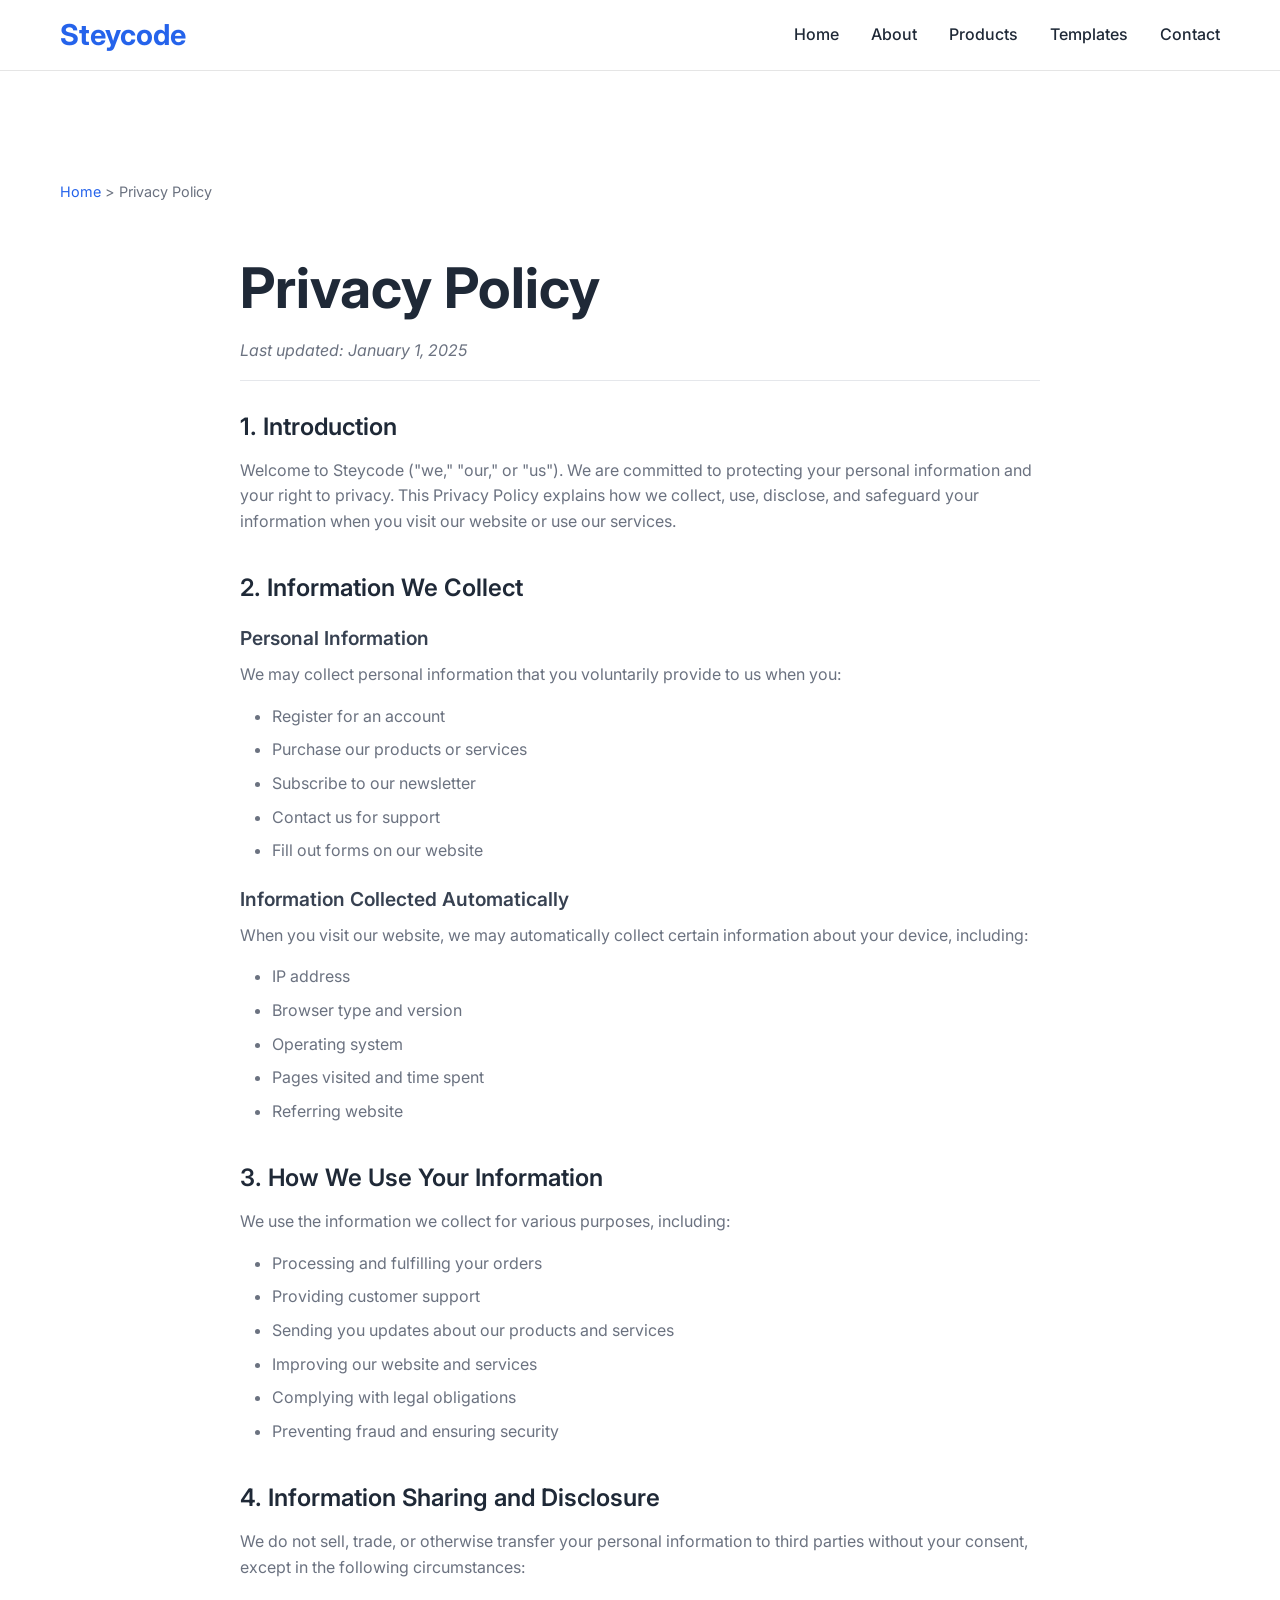
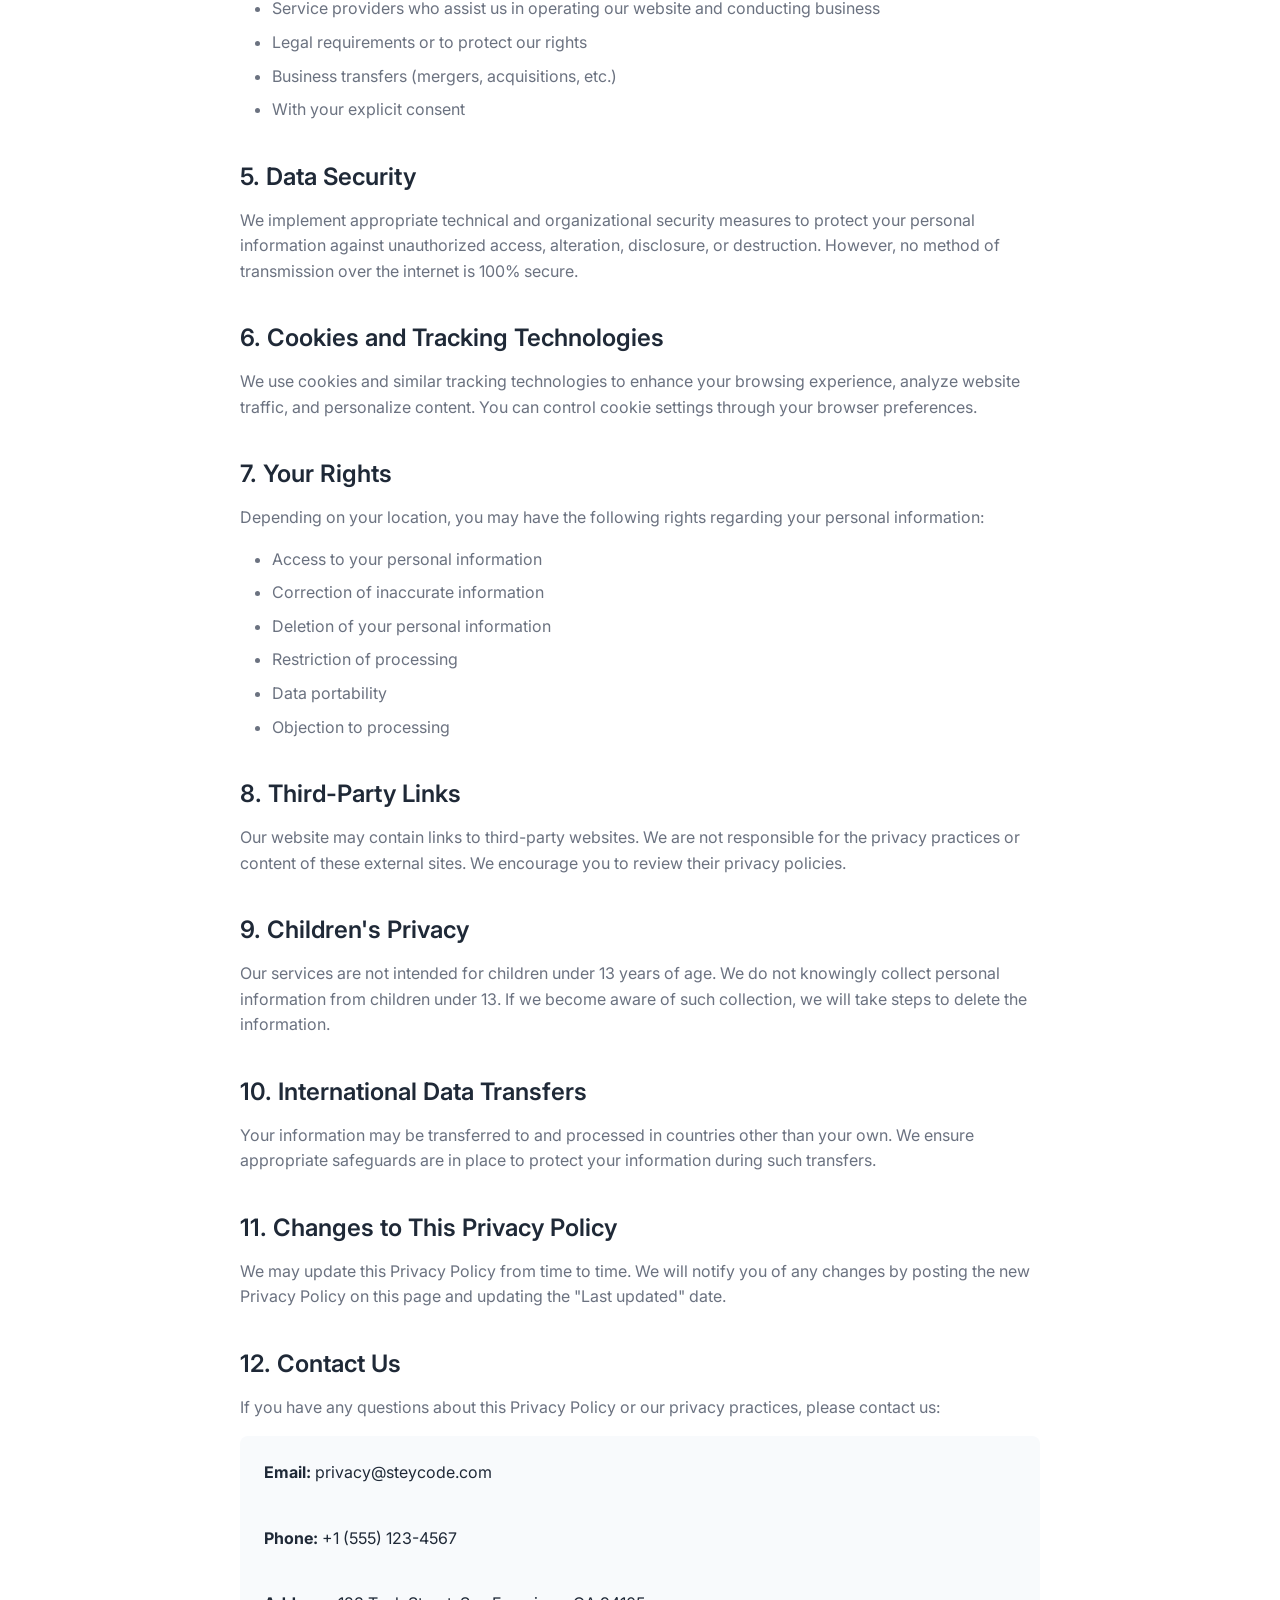
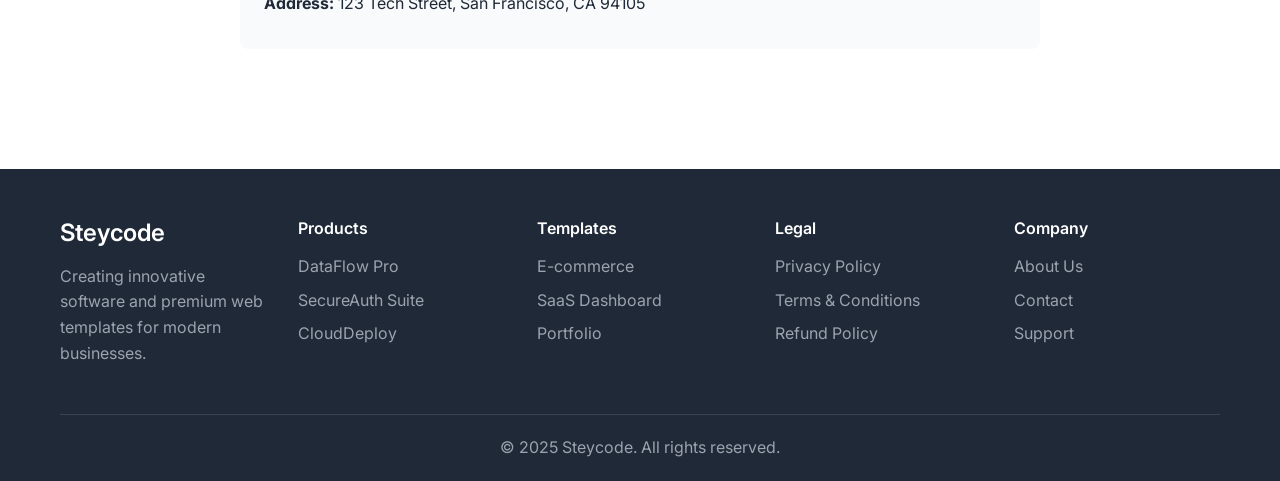
==== privacy-policy.html @ 84a64c3a "Initial Commit" ====
<!doctype html>
<html lang="en">
  <head>
    <meta charset="UTF-8" />
    <meta name="viewport" content="width=device-width, initial-scale=1.0" />
    <title>Privacy Policy - Steycode</title>
    <meta name="description" content="Steycode Privacy Policy - How we collect, use, and protect your personal information">
    <link rel="preconnect" href="https://fonts.googleapis.com">
    <link rel="preconnect" href="https://fonts.gstatic.com" crossorigin>
    <link href="https://fonts.googleapis.com/css2?family=Inter:wght@300;400;500;600;700&display=swap" rel="stylesheet">
    <link rel="stylesheet" href="style.css">
  </head>
  <body>
    <!-- Navigation -->
    <nav class="navbar">
      <div class="nav-container">
        <div class="nav-logo">
          <a href="index.html"><h2>Steycode</h2></a>
        </div>
        <ul class="nav-menu">
          <li><a href="index.html#home" class="nav-link">Home</a></li>
          <li><a href="index.html#about" class="nav-link">About</a></li>
          <li><a href="index.html#products" class="nav-link">Products</a></li>
          <li><a href="index.html#templates" class="nav-link">Templates</a></li>
          <li><a href="index.html#contact" class="nav-link">Contact</a></li>
        </ul>
        <div class="hamburger">
          <span></span>
          <span></span>
          <span></span>
        </div>
      </div>
    </nav>

    <!-- Privacy Policy Section -->
    <section class="policy-page">
      <div class="container">
        <div class="breadcrumb">
          <a href="index.html">Home</a> > <span>Privacy Policy</span>
        </div>
        
        <div class="policy-content">
          <h1>Privacy Policy</h1>
          <p class="last-updated">Last updated: January 1, 2025</p>

          <div class="policy-section">
            <h2>1. Introduction</h2>
            <p>Welcome to Steycode ("we," "our," or "us"). We are committed to protecting your personal information and your right to privacy. This Privacy Policy explains how we collect, use, disclose, and safeguard your information when you visit our website or use our services.</p>
          </div>

          <div class="policy-section">
            <h2>2. Information We Collect</h2>
            <h3>Personal Information</h3>
            <p>We may collect personal information that you voluntarily provide to us when you:</p>
            <ul>
              <li>Register for an account</li>
              <li>Purchase our products or services</li>
              <li>Subscribe to our newsletter</li>
              <li>Contact us for support</li>
              <li>Fill out forms on our website</li>
            </ul>
            
            <h3>Information Collected Automatically</h3>
            <p>When you visit our website, we may automatically collect certain information about your device, including:</p>
            <ul>
              <li>IP address</li>
              <li>Browser type and version</li>
              <li>Operating system</li>
              <li>Pages visited and time spent</li>
              <li>Referring website</li>
            </ul>
          </div>

          <div class="policy-section">
            <h2>3. How We Use Your Information</h2>
            <p>We use the information we collect for various purposes, including:</p>
            <ul>
              <li>Processing and fulfilling your orders</li>
              <li>Providing customer support</li>
              <li>Sending you updates about our products and services</li>
              <li>Improving our website and services</li>
              <li>Complying with legal obligations</li>
              <li>Preventing fraud and ensuring security</li>
            </ul>
          </div>

          <div class="policy-section">
            <h2>4. Information Sharing and Disclosure</h2>
            <p>We do not sell, trade, or otherwise transfer your personal information to third parties without your consent, except in the following circumstances:</p>
            <ul>
              <li>Service providers who assist us in operating our website and conducting business</li>
              <li>Legal requirements or to protect our rights</li>
              <li>Business transfers (mergers, acquisitions, etc.)</li>
              <li>With your explicit consent</li>
            </ul>
          </div>

          <div class="policy-section">
            <h2>5. Data Security</h2>
            <p>We implement appropriate technical and organizational security measures to protect your personal information against unauthorized access, alteration, disclosure, or destruction. However, no method of transmission over the internet is 100% secure.</p>
          </div>

          <div class="policy-section">
            <h2>6. Cookies and Tracking Technologies</h2>
            <p>We use cookies and similar tracking technologies to enhance your browsing experience, analyze website traffic, and personalize content. You can control cookie settings through your browser preferences.</p>
          </div>

          <div class="policy-section">
            <h2>7. Your Rights</h2>
            <p>Depending on your location, you may have the following rights regarding your personal information:</p>
            <ul>
              <li>Access to your personal information</li>
              <li>Correction of inaccurate information</li>
              <li>Deletion of your personal information</li>
              <li>Restriction of processing</li>
              <li>Data portability</li>
              <li>Objection to processing</li>
            </ul>
          </div>

          <div class="policy-section">
            <h2>8. Third-Party Links</h2>
            <p>Our website may contain links to third-party websites. We are not responsible for the privacy practices or content of these external sites. We encourage you to review their privacy policies.</p>
          </div>

          <div class="policy-section">
            <h2>9. Children's Privacy</h2>
            <p>Our services are not intended for children under 13 years of age. We do not knowingly collect personal information from children under 13. If we become aware of such collection, we will take steps to delete the information.</p>
          </div>

          <div class="policy-section">
            <h2>10. International Data Transfers</h2>
            <p>Your information may be transferred to and processed in countries other than your own. We ensure appropriate safeguards are in place to protect your information during such transfers.</p>
          </div>

          <div class="policy-section">
            <h2>11. Changes to This Privacy Policy</h2>
            <p>We may update this Privacy Policy from time to time. We will notify you of any changes by posting the new Privacy Policy on this page and updating the "Last updated" date.</p>
          </div>

          <div class="policy-section">
            <h2>12. Contact Us</h2>
            <p>If you have any questions about this Privacy Policy or our privacy practices, please contact us:</p>
            <div class="contact-info">
              <p><strong>Email:</strong> privacy@steycode.com</p>
              <p><strong>Phone:</strong> +1 (555) 123-4567</p>
              <p><strong>Address:</strong> 123 Tech Street, San Francisco, CA 94105</p>
            </div>
          </div>
        </div>
      </div>
    </section>

    <!-- Footer -->
    <footer class="footer">
      <div class="container">
        <div class="footer-content">
          <div class="footer-section">
            <h3>Steycode</h3>
            <p>Creating innovative software and premium web templates for modern businesses.</p>
          </div>
          <div class="footer-section">
            <h4>Products</h4>
            <ul>
              <li><a href="product-details.html?product=dataflow">DataFlow Pro</a></li>
              <li><a href="product-details.html?product=secureauth">SecureAuth Suite</a></li>
              <li><a href="product-details.html?product=clouddeploy">CloudDeploy</a></li>
            </ul>
          </div>
          <div class="footer-section">
            <h4>Templates</h4>
            <ul>
              <li><a href="purchase.html?template=ecommerce&price=89">E-commerce</a></li>
              <li><a href="purchase.html?template=saas&price=129">SaaS Dashboard</a></li>
              <li><a href="purchase.html?template=portfolio&price=59">Portfolio</a></li>
            </ul>
          </div>
          <div class="footer-section">
            <h4>Legal</h4>
            <ul>
              <li><a href="privacy-policy.html">Privacy Policy</a></li>
              <li><a href="terms-conditions.html">Terms & Conditions</a></li>
              <li><a href="refund-policy.html">Refund Policy</a></li>
            </ul>
          </div>
          <div class="footer-section">
            <h4>Company</h4>
            <ul>
              <li><a href="index.html#about">About Us</a></li>
              <li><a href="index.html#contact">Contact</a></li>
              <li><a href="mailto:hello@steycode.com">Support</a></li>
            </ul>
          </div>
        </div>
        <div class="footer-bottom">
          <p>&copy; 2025 Steycode. All rights reserved.</p>
        </div>
      </div>
    </footer>

    <script src="main.js"></script>
  </body>
</html>
---- style.css ----
/* Reset and Base Styles */
* {
  margin: 0;
  padding: 0;
  box-sizing: border-box;
}

html {
  scroll-behavior: smooth;
}

body {
  font-family: 'Inter', -apple-system, BlinkMacSystemFont, 'Segoe UI', Roboto, sans-serif;
  line-height: 1.6;
  color: #1f2937;
  background-color: #ffffff;
}

/* Container */
.container {
  max-width: 1200px;
  margin: 0 auto;
  padding: 0 20px;
}

/* Typography */
h1, h2, h3, h4, h5, h6 {
  line-height: 1.2;
  font-weight: 600;
}

h1 {
  font-size: 3.5rem;
  font-weight: 700;
}

h2 {
  font-size: 2.5rem;
}

h3 {
  font-size: 1.5rem;
}

p {
  margin-bottom: 1rem;
  color: #6b7280;
}

/* Buttons */
.btn {
  display: inline-block;
  padding: 12px 24px;
  border-radius: 8px;
  text-decoration: none;
  font-weight: 500;
  transition: all 0.3s ease;
  border: 2px solid transparent;
  cursor: pointer;
  text-align: center;
  background: none;
  font-family: inherit;
  font-size: 1rem;
}

.btn-primary {
  background: linear-gradient(135deg, #2563eb, #1d4ed8);
  color: white;
  box-shadow: 0 4px 15px rgba(37, 99, 235, 0.3);
}

.btn-primary:hover {
  transform: translateY(-2px);
  box-shadow: 0 8px 25px rgba(37, 99, 235, 0.4);
}

.btn-secondary {
  background: transparent;
  color: #2563eb;
  border-color: #2563eb;
}

.btn-secondary:hover {
  background: #2563eb;
  color: white;
  transform: translateY(-2px);
}

.btn-white {
  background: white;
  color: #1f2937;
  box-shadow: 0 4px 15px rgba(0, 0, 0, 0.1);
}

.btn-white:hover {
  transform: translateY(-2px);
  box-shadow: 0 8px 25px rgba(0, 0, 0, 0.15);
}

.btn-full {
  width: 100%;
}

.btn-large {
  padding: 16px 32px;
  font-size: 1.1rem;
}

/* Navigation */
.navbar {
  position: fixed;
  top: 0;
  width: 100%;
  background: rgba(255, 255, 255, 0.95);
  backdrop-filter: blur(10px);
  border-bottom: 1px solid rgba(0, 0, 0, 0.1);
  z-index: 1000;
  transition: all 0.3s ease;
}

.nav-container {
  max-width: 1200px;
  margin: 0 auto;
  padding: 0 20px;
  display: flex;
  justify-content: space-between;
  align-items: center;
  height: 70px;
}

.nav-logo h2 {
  color: #2563eb;
  font-size: 1.8rem;
  font-weight: 700;
}

.nav-logo a {
  text-decoration: none;
}

.nav-menu {
  display: flex;
  list-style: none;
  gap: 2rem;
}

.nav-link {
  text-decoration: none;
  color: #1f2937;
  font-weight: 500;
  transition: color 0.3s ease;
}

.nav-link:hover {
  color: #2563eb;
}

.hamburger {
  display: none;
  flex-direction: column;
  cursor: pointer;
}

.hamburger span {
  width: 25px;
  height: 3px;
  background: #1f2937;
  margin: 3px 0;
  transition: 0.3s;
}

/* Breadcrumb */
.breadcrumb {
  padding: 100px 0 20px;
  font-size: 0.9rem;
  color: #6b7280;
}

.breadcrumb a {
  color: #2563eb;
  text-decoration: none;
}

.breadcrumb a:hover {
  text-decoration: underline;
}

/* Hero Section */
.hero {
  padding: 120px 0 80px;
  background: linear-gradient(135deg, #f8fafc 0%, #e2e8f0 100%);
  overflow: hidden;
}

.hero-container {
  max-width: 1200px;
  margin: 0 auto;
  padding: 0 20px;
  display: grid;
  grid-template-columns: 1fr 1fr;
  gap: 4rem;
  align-items: center;
}

.hero-content {
  animation: fadeInUp 1s ease-out;
}

.hero-title {
  margin-bottom: 1.5rem;
  background: linear-gradient(135deg, #1f2937, #2563eb);
  -webkit-background-clip: text;
  -webkit-text-fill-color: transparent;
  background-clip: text;
}

.hero-subtitle {
  font-size: 1.25rem;
  margin-bottom: 2rem;
  color: #6b7280;
}

.hero-buttons {
  display: flex;
  gap: 1rem;
  flex-wrap: wrap;
}

.hero-image {
  display: flex;
  justify-content: center;
  animation: fadeInRight 1s ease-out 0.3s both;
}

.code-window {
  background: #1f2937;
  border-radius: 12px;
  box-shadow: 0 20px 40px rgba(0, 0, 0, 0.15);
  overflow: hidden;
  max-width: 400px;
  width: 100%;
}

.window-header {
  background: #374151;
  padding: 12px;
  display: flex;
  align-items: center;
}

.window-buttons {
  display: flex;
  gap: 8px;
}

.window-buttons span {
  width: 12px;
  height: 12px;
  border-radius: 50%;
}

.btn-close {
  background: #ef4444;
}

.btn-minimize {
  background: #f59e0b;
}

.btn-maximize {
  background: #10b981;
}

.code-content {
  padding: 20px;
  font-family: 'Courier New', monospace;
  font-size: 14px;
  line-height: 1.6;
}

.code-line {
  color: #e5e7eb;
  margin-bottom: 8px;
}

.keyword {
  color: #8b5cf6;
}

.function {
  color: #10b981;
}

.string {
  color: #f59e0b;
}

/* Section Header */
.section-header {
  text-align: center;
  margin-bottom: 4rem;
}

.section-header h2 {
  margin-bottom: 1rem;
  color: #1f2937;
}

.section-header p {
  font-size: 1.25rem;
  color: #6b7280;
}

/* About Section */
.about {
  padding: 80px 0;
  background: white;
}

.about-grid {
  display: grid;
  grid-template-columns: 1fr 1fr;
  gap: 4rem;
  align-items: start;
}

.about-content h3 {
  margin-bottom: 1.5rem;
  color: #1f2937;
}

.about-content p {
  margin-bottom: 2rem;
  font-size: 1.1rem;
}

.stats {
  display: grid;
  grid-template-columns: repeat(3, 1fr);
  gap: 2rem;
}

.stat {
  text-align: center;
}

.stat h4 {
  font-size: 2rem;
  color: #2563eb;
  margin-bottom: 0.5rem;
}

.stat p {
  color: #6b7280;
  margin: 0;
}

.about-features {
  display: flex;
  flex-direction: column;
  gap: 2rem;
}

.feature {
  display: flex;
  align-items: flex-start;
  gap: 1rem;
}

.feature-icon {
  font-size: 2rem;
  flex-shrink: 0;
}

.feature h4 {
  margin-bottom: 0.5rem;
  color: #1f2937;
}

.feature p {
  margin: 0;
}

/* Products Section */
.products {
  padding: 80px 0;
  background: linear-gradient(135deg, #f8fafc 0%, #e2e8f0 100%);
}

.products-grid {
  display: grid;
  grid-template-columns: repeat(auto-fit, minmax(300px, 1fr));
  gap: 2rem;
}

.product-card {
  background: white;
  border-radius: 16px;
  padding: 2rem;
  box-shadow: 0 10px 30px rgba(0, 0, 0, 0.1);
  transition: all 0.3s ease;
  border: 1px solid rgba(0, 0, 0, 0.05);
}

.product-card:hover {
  transform: translateY(-8px);
  box-shadow: 0 20px 40px rgba(0, 0, 0, 0.15);
}

.product-image {
  text-align: center;
  margin-bottom: 1.5rem;
}

.product-icon {
  font-size: 3rem;
  background: linear-gradient(135deg, #2563eb, #7c3aed);
  -webkit-background-clip: text;
  -webkit-text-fill-color: transparent;
  background-clip: text;
}

.product-content h3 {
  margin-bottom: 1rem;
  color: #1f2937;
}

.product-content p {
  margin-bottom: 1.5rem;
}

.product-features {
  margin-bottom: 1.5rem;
}

.feature-tag {
  display: inline-block;
  background: #e0f2fe;
  color: #0369a1;
  padding: 4px 12px;
  border-radius: 20px;
  font-size: 0.875rem;
  margin-right: 0.5rem;
  margin-bottom: 0.5rem;
}

.product-price {
  font-size: 1.5rem;
  font-weight: 700;
  color: #2563eb;
  margin-bottom: 1.5rem;
}

/* Templates Section */
.templates {
  padding: 80px 0;
  background: white;
}

.templates-grid {
  display: grid;
  grid-template-columns: repeat(auto-fit, minmax(280px, 1fr));
  gap: 2rem;
}

.template-card {
  background: white;
  border-radius: 16px;
  overflow: hidden;
  box-shadow: 0 10px 30px rgba(0, 0, 0, 0.1);
  transition: all 0.3s ease;
  border: 1px solid rgba(0, 0, 0, 0.05);
}

.template-card:hover {
  transform: translateY(-8px);
  box-shadow: 0 20px 40px rgba(0, 0, 0, 0.15);
}

.template-image {
  position: relative;
  overflow: hidden;
  height: 200px;
}

.template-image img {
  width: 100%;
  height: 100%;
  object-fit: cover;
  transition: transform 0.3s ease;
}

.template-card:hover .template-image img {
  transform: scale(1.1);
}

.template-content {
  padding: 1.5rem;
}

.template-content h3 {
  margin-bottom: 0.5rem;
  color: #1f2937;
}

.template-content p {
  margin-bottom: 1rem;
  font-size: 0.9rem;
}

.template-tech {
  margin-bottom: 1rem;
}

.tech-tag {
  display: inline-block;
  background: #f3f4f6;
  color: #374151;
  padding: 4px 8px;
  border-radius: 4px;
  font-size: 0.75rem;
  margin-right: 0.5rem;
  margin-bottom: 0.5rem;
}

.template-price {
  font-size: 1.25rem;
  font-weight: 700;
  color: #10b981;
  margin-bottom: 1rem;
}

/* Services Section */
.services {
  padding: 80px 0;
  background: linear-gradient(135deg, #f8fafc 0%, #e2e8f0 100%);
}

.services-grid {
  display: grid;
  grid-template-columns: repeat(auto-fit, minmax(250px, 1fr));
  gap: 2rem;
}

.service-card {
  background: white;
  padding: 2rem;
  border-radius: 16px;
  text-align: center;
  box-shadow: 0 10px 30px rgba(0, 0, 0, 0.1);
  transition: all 0.3s ease;
  border: 1px solid rgba(0, 0, 0, 0.05);
}

.service-card:hover {
  transform: translateY(-8px);
  box-shadow: 0 20px 40px rgba(0, 0, 0, 0.15);
}

.service-icon {
  font-size: 3rem;
  margin-bottom: 1rem;
}

.service-card h3 {
  margin-bottom: 1rem;
  color: #1f2937;
}

.service-card p {
  margin: 0;
}

/* Contact Section */
.contact {
  padding: 80px 0;
  background: white;
}

.contact-grid {
  display: grid;
  grid-template-columns: 1fr 1fr;
  gap: 4rem;
}

.contact-info {
  display: flex;
  flex-direction: column;
  gap: 2rem;
}

.contact-item {
  display: flex;
  align-items: center;
  gap: 1rem;
}

.contact-icon {
  font-size: 1.5rem;
  width: 50px;
  height: 50px;
  background: linear-gradient(135deg, #2563eb, #7c3aed);
  border-radius: 12px;
  display: flex;
  align-items: center;
  justify-content: center;
  flex-shrink: 0;
}

.contact-item h4 {
  margin-bottom: 0.25rem;
  color: #1f2937;
}

.contact-item p {
  margin: 0;
  color: #6b7280;
}

.contact-form {
  background: #f8fafc;
  padding: 2rem;
  border-radius: 16px;
  border: 1px solid rgba(0, 0, 0, 0.05);
}

.form-group {
  margin-bottom: 1.5rem;
}

.form-group label {
  display: block;
  margin-bottom: 0.5rem;
  font-weight: 500;
  color: #1f2937;
}

.form-group input,
.form-group select,
.form-group textarea {
  width: 100%;
  padding: 12px 16px;
  border: 2px solid #e5e7eb;
  border-radius: 8px;
  font-size: 1rem;
  transition: border-color 0.3s ease;
  background: white;
  font-family: inherit;
}

.form-group input:focus,
.form-group select:focus,
.form-group textarea:focus {
  outline: none;
  border-color: #2563eb;
}

.form-row {
  display: grid;
  grid-template-columns: 1fr 1fr;
  gap: 1rem;
}

/* Product Details Page */
.product-details-page {
  padding: 80px 0;
  background: white;
}

.product-details-content {
  margin-top: 2rem;
}

.product-hero {
  background: linear-gradient(135deg, #f8fafc 0%, #e2e8f0 100%);
  padding: 4rem 2rem;
  border-radius: 20px;
  margin-bottom: 4rem;
}

.product-hero-content {
  display: grid;
  grid-template-columns: auto 1fr;
  gap: 2rem;
  align-items: center;
  max-width: 800px;
  margin: 0 auto;
}

.product-icon-large {
  font-size: 5rem;
}

.product-info h1 {
  margin-bottom: 1rem;
  color: #1f2937;
}

.product-tagline {
  font-size: 1.2rem;
  margin-bottom: 1.5rem;
  color: #6b7280;
}

.product-price-large {
  font-size: 2.5rem;
  font-weight: 700;
  color: #2563eb;
  margin-bottom: 2rem;
}

.product-actions {
  display: flex;
  gap: 1rem;
  flex-wrap: wrap;
}

.product-details-grid {
  display: grid;
  grid-template-columns: 2fr 1fr;
  gap: 4rem;
}

.product-section {
  margin-bottom: 3rem;
}

.product-section h2 {
  margin-bottom: 1.5rem;
  color: #1f2937;
}

.features-grid {
  display: grid;
  gap: 1rem;
}

.feature-item {
  display: flex;
  align-items: flex-start;
  gap: 1rem;
  padding: 1rem;
  background: #f8fafc;
  border-radius: 8px;
}

.feature-check {
  color: #10b981;
  font-weight: bold;
  font-size: 1.2rem;
  flex-shrink: 0;
}

.benefits-grid {
  display: grid;
  gap: 1rem;
}

.benefit-item {
  display: flex;
  align-items: center;
  gap: 1rem;
  padding: 1rem;
  background: #f0f9ff;
  border-radius: 8px;
}

.benefit-icon {
  font-size: 1.5rem;
  flex-shrink: 0;
}

.product-sidebar {
  display: flex;
  flex-direction: column;
  gap: 2rem;
}

.specs-card,
.cta-card {
  background: white;
  padding: 2rem;
  border-radius: 16px;
  box-shadow: 0 10px 30px rgba(0, 0, 0, 0.1);
  border: 1px solid rgba(0, 0, 0, 0.05);
}

.specs-card h3,
.cta-card h3 {
  margin-bottom: 1.5rem;
  color: #1f2937;
}

.specs-list {
  display: flex;
  flex-direction: column;
  gap: 1rem;
}

.spec-row {
  display: flex;
  justify-content: space-between;
  padding: 0.5rem 0;
  border-bottom: 1px solid #e5e7eb;
}

.spec-label {
  font-weight: 500;
  color: #6b7280;
}

.spec-value {
  color: #1f2937;
}

.cta-card p {
  margin-bottom: 1.5rem;
  color: #6b7280;
}

.cta-card .btn {
  margin-bottom: 1rem;
}

/* Purchase Page */
.purchase-page {
  padding: 80px 0;
  background: #f8fafc;
}

.purchase-container {
  max-width: 1000px;
  margin: 0 auto;
}

.purchase-header {
  text-align: center;
  margin-bottom: 3rem;
}

.purchase-header h1 {
  margin-bottom: 1rem;
  color: #1f2937;
}

.purchase-header p {
  font-size: 1.2rem;
  color: #6b7280;
}

.purchase-grid {
  display: grid;
  grid-template-columns: 1fr 1fr;
  gap: 3rem;
}

.purchase-details,
.purchase-form-container {
  background: white;
  padding: 2rem;
  border-radius: 16px;
  box-shadow: 0 10px 30px rgba(0, 0, 0, 0.1);
  border: 1px solid rgba(0, 0, 0, 0.05);
}

.purchase-details h2,
.purchase-form-container h2 {
  margin-bottom: 1.5rem;
  color: #1f2937;
}

.order-summary {
  margin-bottom: 2rem;
}

.order-item {
  border: 1px solid #e5e7eb;
  border-radius: 8px;
  padding: 1.5rem;
  margin-bottom: 1.5rem;
}

.item-details h3 {
  margin-bottom: 0.5rem;
  color: #1f2937;
}

.item-details p {
  margin-bottom: 1rem;
  color: #6b7280;
}

.item-features,
.item-tech {
  margin-bottom: 1rem;
}

.item-features h4,
.item-tech h4 {
  margin-bottom: 0.5rem;
  color: #1f2937;
  font-size: 1rem;
}

.item-features ul {
  list-style: none;
  padding-left: 0;
}

.item-features li {
  padding: 0.25rem 0;
  color: #6b7280;
}

.item-features li:before {
  content: "✓ ";
  color: #10b981;
  font-weight: bold;
}

.tech-tags {
  display: flex;
  flex-wrap: wrap;
  gap: 0.5rem;
}

.item-price {
  font-size: 1.5rem;
  font-weight: 700;
  color: #2563eb;
  text-align: right;
}

.order-notes {
  background: #f0f9ff;
  padding: 1.5rem;
  border-radius: 8px;
}

.order-notes h4 {
  margin-bottom: 1rem;
  color: #1f2937;
}

.order-notes ul {
  list-style: none;
  padding-left: 0;
}

.order-notes li {
  padding: 0.25rem 0;
  color: #6b7280;
}

.order-notes li:before {
  content: "• ";
  color: #2563eb;
  font-weight: bold;
}

.purchase-form {
  display: flex;
  flex-direction: column;
  gap: 1.5rem;
}

.checkbox-group {
  display: flex;
  align-items: flex-start;
  gap: 0.5rem;
}

.checkbox-label {
  display: flex;
  align-items: flex-start;
  gap: 0.5rem;
  cursor: pointer;
  font-size: 0.9rem;
  line-height: 1.4;
}

.checkbox-label input[type="checkbox"] {
  width: auto;
  margin: 0;
}

.checkbox-label a {
  color: #2563eb;
  text-decoration: none;
}

.checkbox-label a:hover {
  text-decoration: underline;
}

.purchase-summary {
  background: #f8fafc;
  padding: 1.5rem;
  border-radius: 8px;
  margin: 1.5rem 0;
}

.summary-row {
  display: flex;
  justify-content: space-between;
  margin-bottom: 0.5rem;
  color: #6b7280;
}

.summary-row.total {
  border-top: 2px solid #e5e7eb;
  padding-top: 0.5rem;
  margin-top: 1rem;
  font-weight: 700;
  font-size: 1.1rem;
  color: #1f2937;
}

.purchase-btn {
  position: relative;
}

.btn-loading {
  display: none;
}

/* Policy Pages */
.policy-page {
  padding: 80px 0;
  background: white;
}

.policy-content {
  max-width: 800px;
  margin: 2rem auto 0;
}

.policy-content h1 {
  margin-bottom: 1rem;
  color: #1f2937;
}

.last-updated {
  color: #6b7280;
  font-style: italic;
  margin-bottom: 2rem;
  border-bottom: 1px solid #e5e7eb;
  padding-bottom: 1rem;
}

.policy-section {
  margin-bottom: 2.5rem;
}

.policy-section h2 {
  margin-bottom: 1rem;
  color: #1f2937;
  font-size: 1.5rem;
}

.policy-section h3 {
  margin-bottom: 0.75rem;
  margin-top: 1.5rem;
  color: #374151;
  font-size: 1.2rem;
}

.policy-section ul,
.policy-section ol {
  margin-bottom: 1rem;
  padding-left: 2rem;
}

.policy-section li {
  margin-bottom: 0.5rem;
  color: #6b7280;
}

.contact-info {
  background: #f8fafc;
  padding: 1.5rem;
  border-radius: 8px;
  margin-top: 1rem;
}

.contact-info p {
  margin-bottom: 0.5rem;
  color: #1f2937;
}

/* Footer */
.footer {
  background: #1f2937;
  color: white;
  padding: 50px 0 20px;
}

.footer-content {
  display: grid;
  grid-template-columns: repeat(auto-fit, minmax(200px, 1fr));
  gap: 2rem;
  margin-bottom: 2rem;
}

.footer-section h3,
.footer-section h4 {
  margin-bottom: 1rem;
  color: white;
}

.footer-section p {
  color: #9ca3af;
}

.footer-section ul {
  list-style: none;
}

.footer-section ul li {
  margin-bottom: 0.5rem;
}

.footer-section ul li a {
  color: #9ca3af;
  text-decoration: none;
  transition: color 0.3s ease;
}

.footer-section ul li a:hover {
  color: #2563eb;
}

.footer-bottom {
  border-top: 1px solid #374151;
  padding-top: 20px;
  text-align: center;
}

.footer-bottom p {
  color: #9ca3af;
  margin: 0;
}

/* Animations */
@keyframes fadeInUp {
  from {
    opacity: 0;
    transform: translateY(30px);
  }
  to {
    opacity: 1;
    transform: translateY(0);
  }
}

@keyframes fadeInRight {
  from {
    opacity: 0;
    transform: translateX(30px);
  }
  to {
    opacity: 1;
    transform: translateX(0);
  }
}

/* Responsive Design */
@media (max-width: 768px) {
  .nav-menu {
    position: fixed;
    left: -100%;
    top: 70px;
    flex-direction: column;
    background-color: white;
    width: 100%;
    text-align: center;
    transition: 0.3s;
    box-shadow: 0 10px 27px rgba(0, 0, 0, 0.05);
    padding: 2rem 0;
  }

  .nav-menu.active {
    left: 0;
  }

  .hamburger {
    display: flex;
  }

  .hamburger.active span:nth-child(2) {
    opacity: 0;
  }

  .hamburger.active span:nth-child(1) {
    transform: translateY(8px) rotate(45deg);
  }

  .hamburger.active span:nth-child(3) {
    transform: translateY(-8px) rotate(-45deg);
  }

  h1 {
    font-size: 2.5rem;
  }

  h2 {
    font-size: 2rem;
  }

  .hero-container {
    grid-template-columns: 1fr;
    gap: 2rem;
    text-align: center;
  }

  .hero-buttons {
    justify-content: center;
  }

  .about-grid {
    grid-template-columns: 1fr;
    gap: 2rem;
  }

  .stats {
    grid-template-columns: 1fr;
    gap: 1rem;
  }

  .contact-grid {
    grid-template-columns: 1fr;
    gap: 2rem;
  }

  .hero-buttons {
    flex-direction: column;
    align-items: center;
  }

  .btn {
    width: 100%;
    max-width: 280px;
  }

  .form-row {
    grid-template-columns: 1fr;
  }

  .product-hero-content {
    grid-template-columns: 1fr;
    text-align: center;
  }

  .product-details-grid {
    grid-template-columns: 1fr;
    gap: 2rem;
  }

  .purchase-grid {
    grid-template-columns: 1fr;
    gap: 2rem;
  }

  .product-actions {
    justify-content: center;
  }
}

@media (max-width: 480px) {
  .container {
    padding: 0 15px;
  }

  .nav-container {
    padding: 0 15px;
  }

  h1 {
    font-size: 2rem;
  }

  .hero {
    padding: 100px 0 60px;
  }

  .section-header {
    margin-bottom: 2rem;
  }

  .products,
  .templates,
  .services,
  .about,
  .contact {
    padding: 60px 0;
  }

  .product-card,
  .template-card,
  .service-card {
    padding: 1.5rem;
  }

  .contact-form,
  .purchase-details,
  .purchase-form-container,
  .specs-card,
  .cta-card {
    padding: 1.5rem;
  }

  .product-hero {
    padding: 2rem 1rem;
  }

  .product-icon-large {
    font-size: 3rem;
  }

  .product-price-large {
    font-size: 2rem;
  }

  .product-actions {
    flex-direction: column;
  }

  .btn-large {
    padding: 14px 24px;
    font-size: 1rem;
  }
}
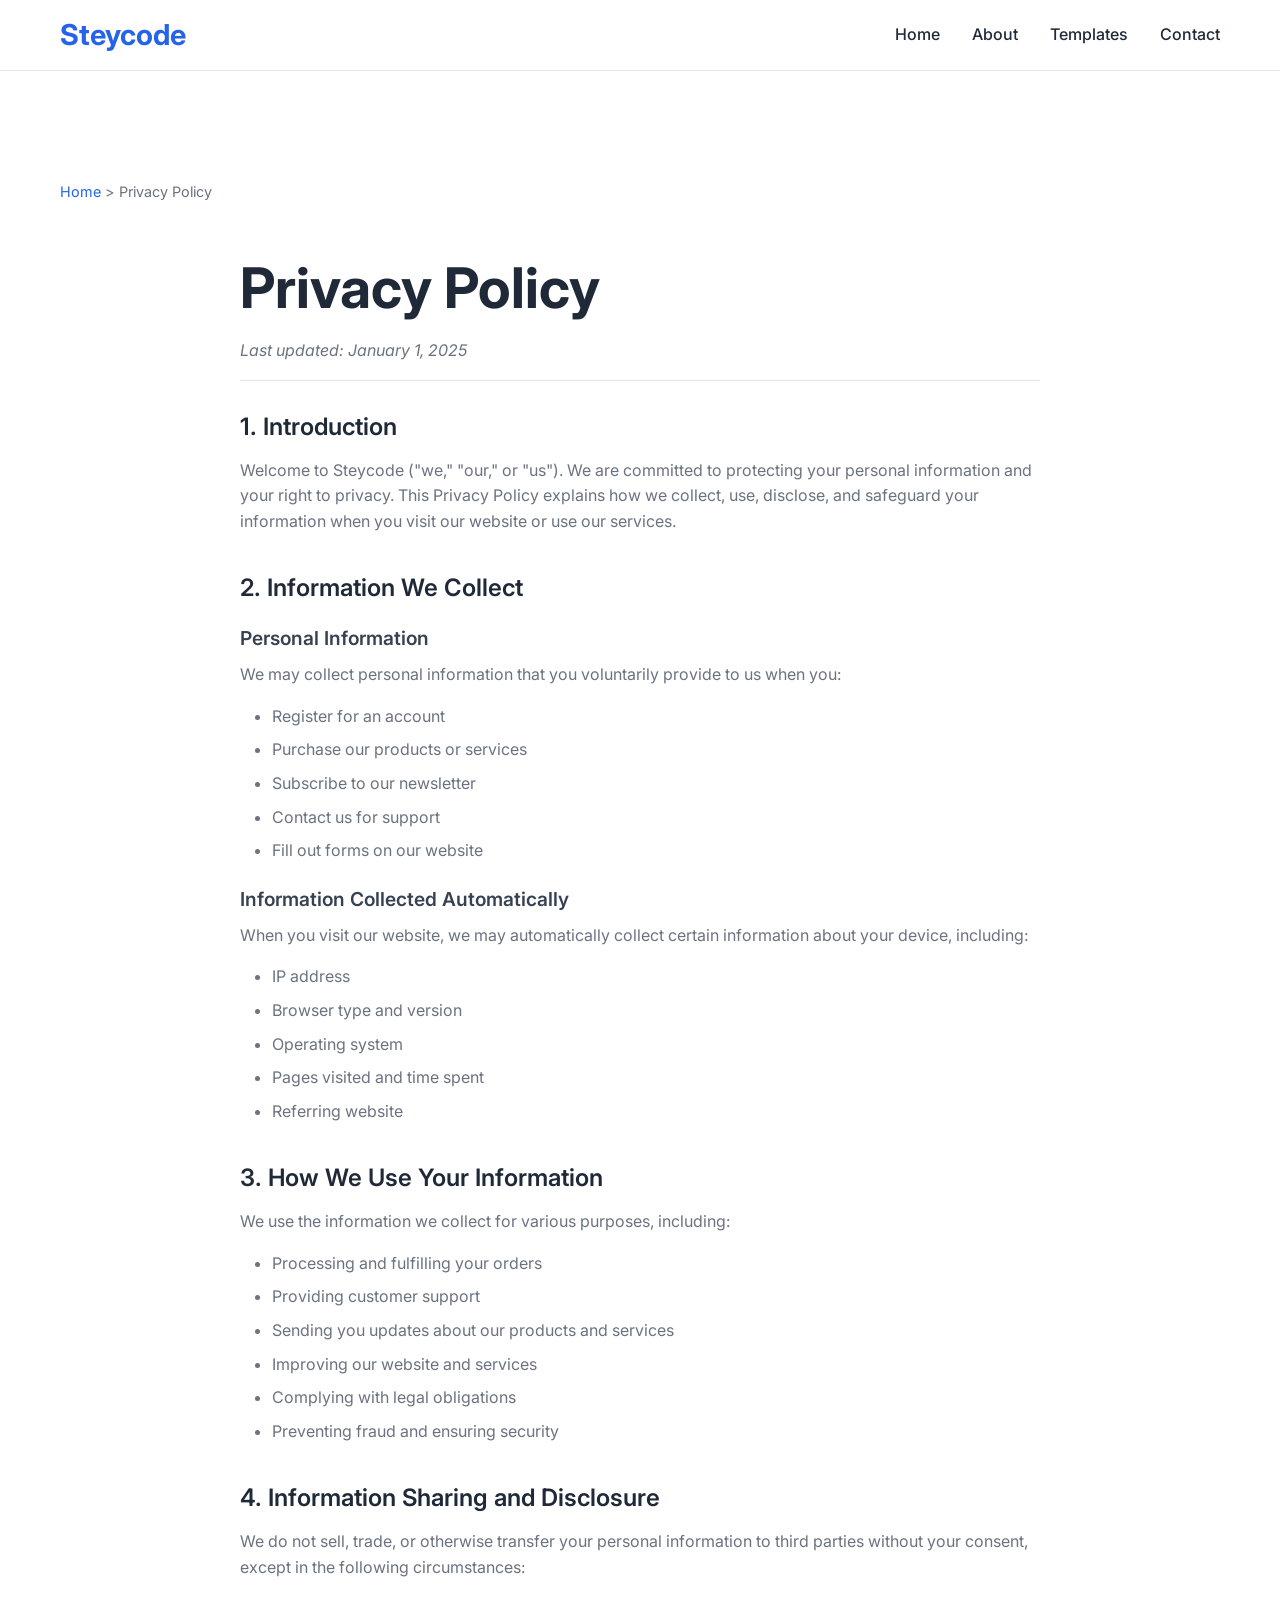
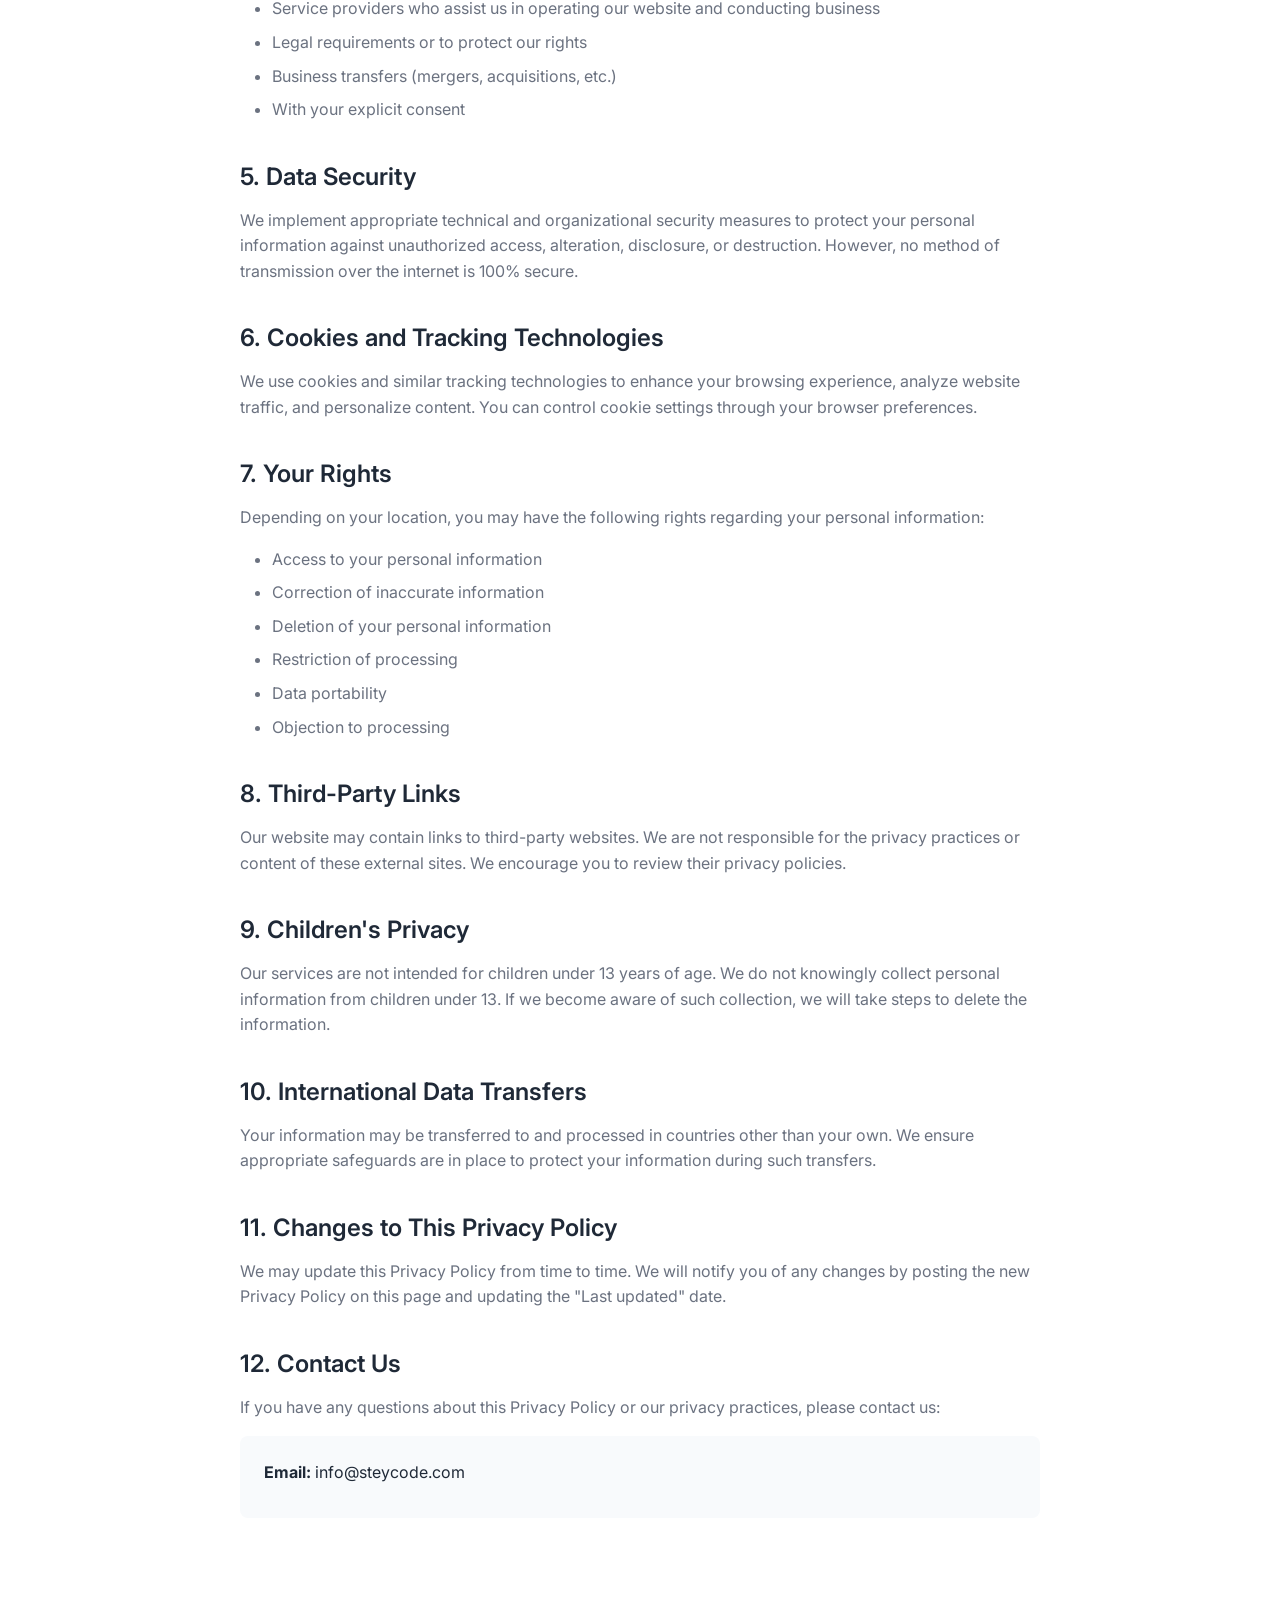
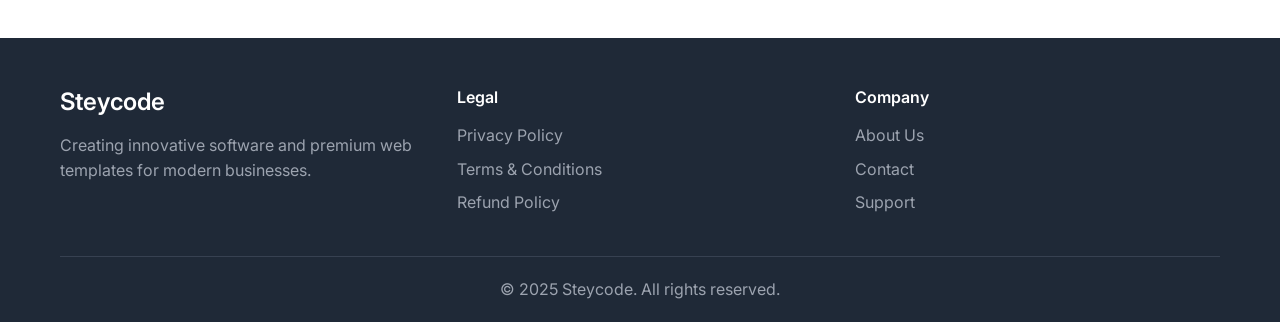
==== commit 27d9ff34: "refactor: migrate to PHP and update contact info to info@steycode.com" ====
--- a/privacy-policy.html
+++ b/privacy-policy.html
@@ -20,7 +20,7 @@
         <ul class="nav-menu">
           <li><a href="index.html#home" class="nav-link">Home</a></li>
           <li><a href="index.html#about" class="nav-link">About</a></li>
-          <li><a href="index.html#products" class="nav-link">Products</a></li>
+          <!-- <li><a href="index.html#products" class="nav-link">Products</a></li> -->
           <li><a href="index.html#templates" class="nav-link">Templates</a></li>
           <li><a href="index.html#contact" class="nav-link">Contact</a></li>
         </ul>
@@ -142,9 +142,7 @@
             <h2>12. Contact Us</h2>
             <p>If you have any questions about this Privacy Policy or our privacy practices, please contact us:</p>
             <div class="contact-info">
-              <p><strong>Email:</strong> privacy@steycode.com</p>
-              <p><strong>Phone:</strong> +1 (555) 123-4567</p>
-              <p><strong>Address:</strong> 123 Tech Street, San Francisco, CA 94105</p>
+              <p><strong>Email:</strong> info@steycode.com</p>
             </div>
           </div>
         </div>
@@ -159,7 +157,7 @@
             <h3>Steycode</h3>
             <p>Creating innovative software and premium web templates for modern businesses.</p>
           </div>
-          <div class="footer-section">
+          <!-- <div class="footer-section">
             <h4>Products</h4>
             <ul>
               <li><a href="product-details.html?product=dataflow">DataFlow Pro</a></li>
@@ -174,7 +172,7 @@
               <li><a href="purchase.html?template=saas&price=129">SaaS Dashboard</a></li>
               <li><a href="purchase.html?template=portfolio&price=59">Portfolio</a></li>
             </ul>
-          </div>
+          </div> -->
           <div class="footer-section">
             <h4>Legal</h4>
             <ul>
@@ -188,7 +186,7 @@
             <ul>
               <li><a href="index.html#about">About Us</a></li>
               <li><a href="index.html#contact">Contact</a></li>
-              <li><a href="mailto:hello@steycode.com">Support</a></li>
+              <li><a href="mailto:info@steycode.com">Support</a></li>
             </ul>
           </div>
         </div>
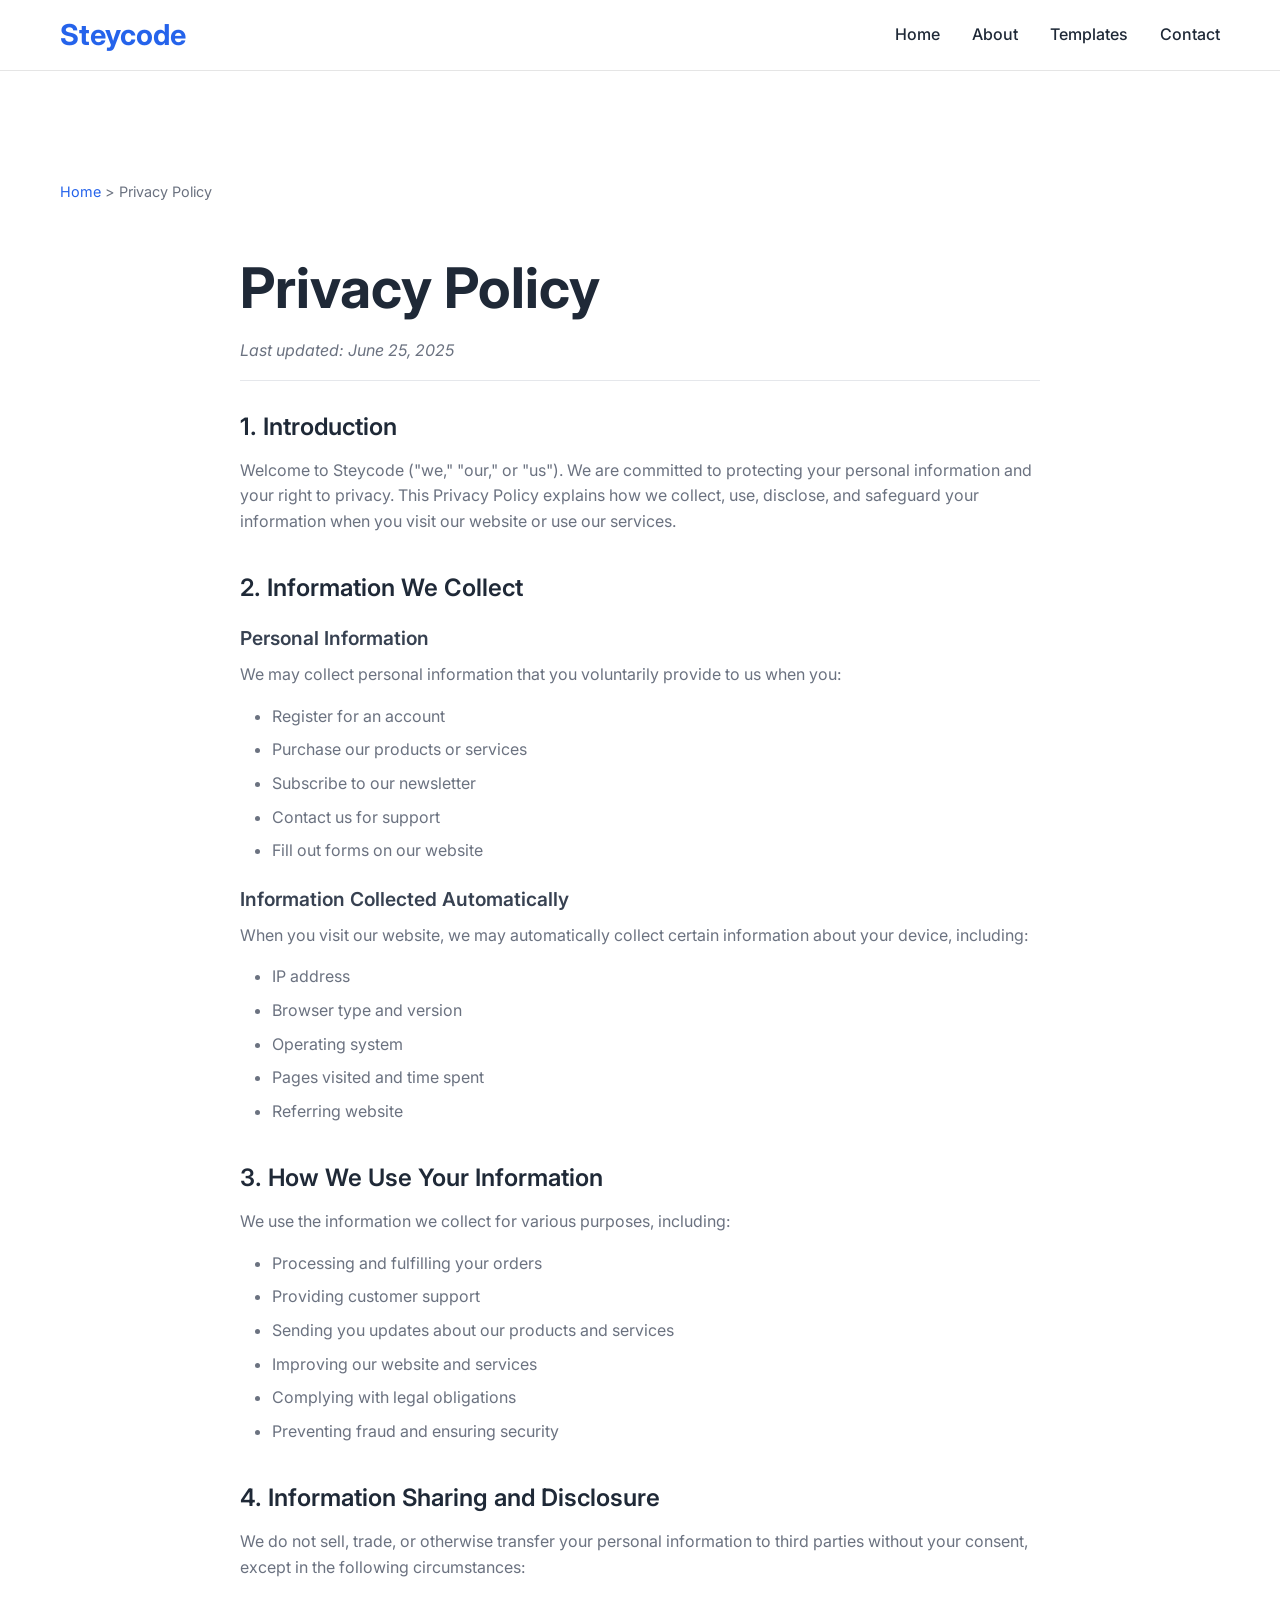
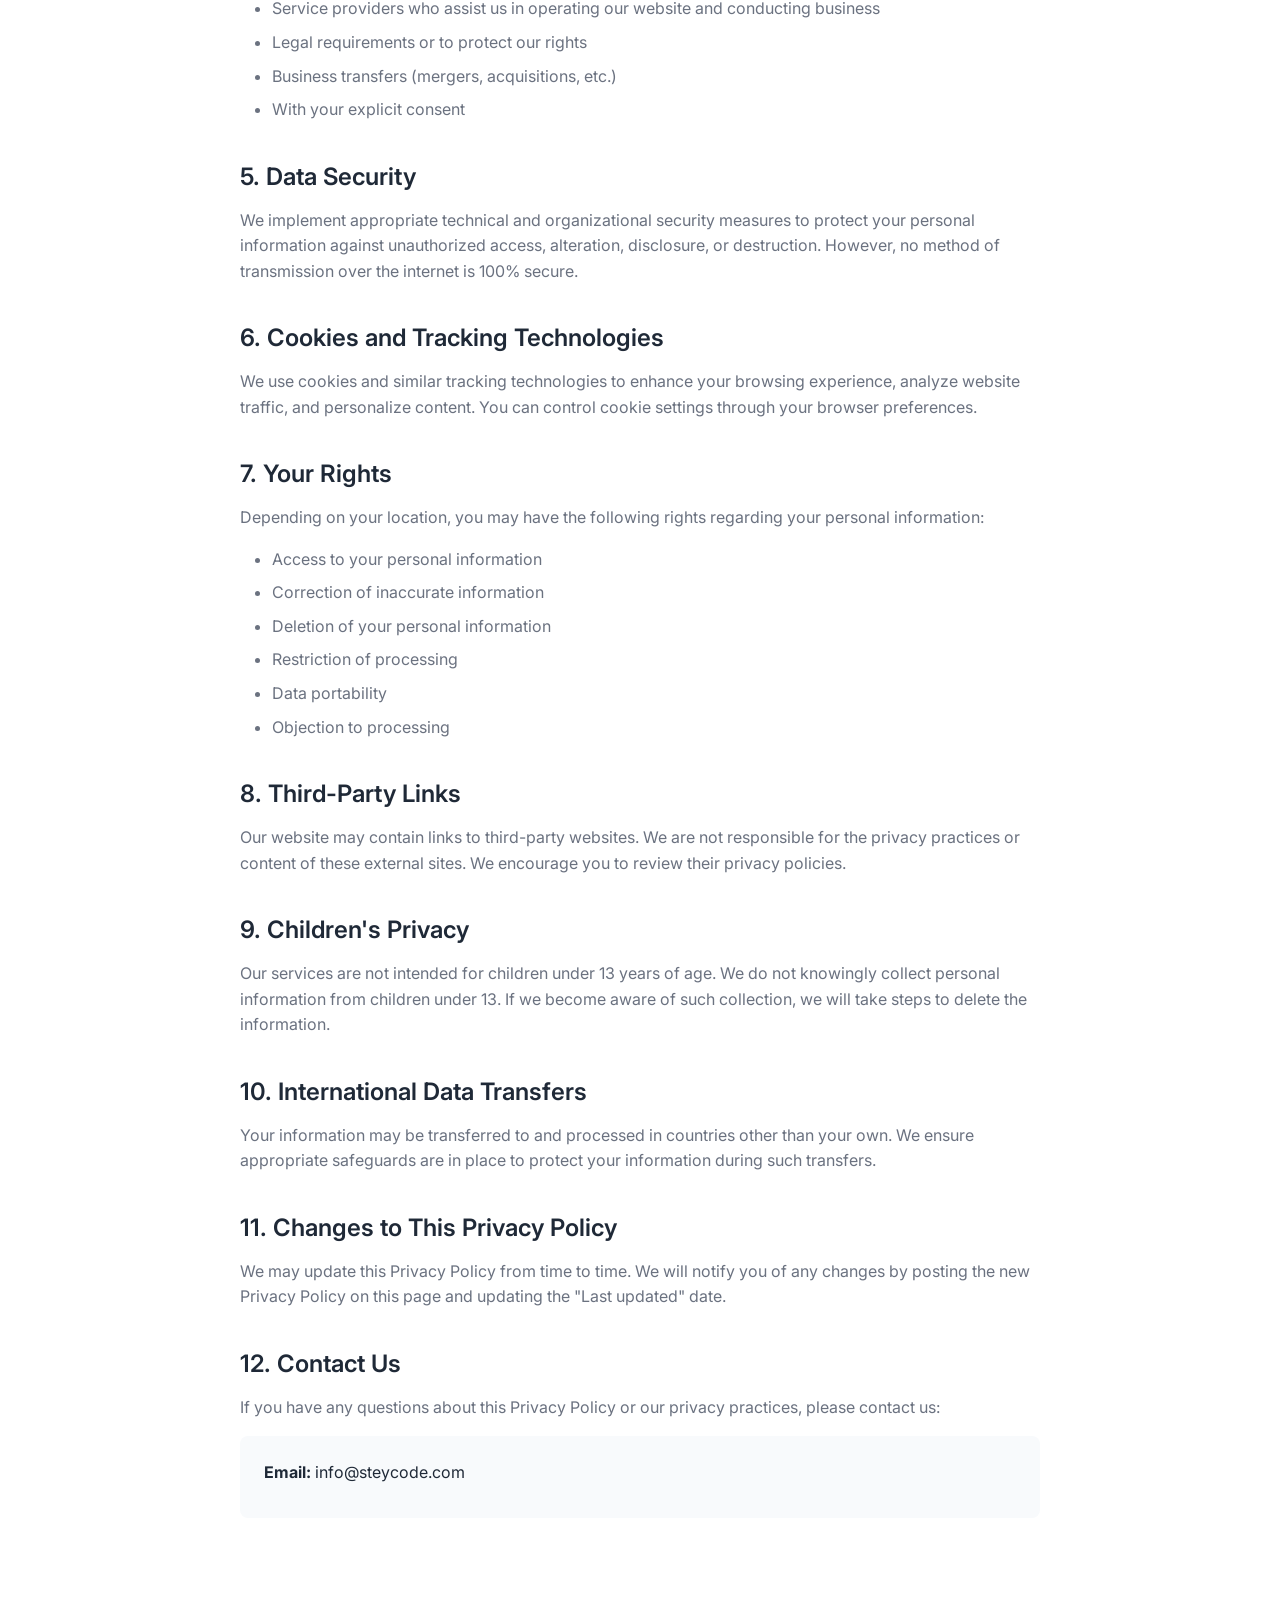
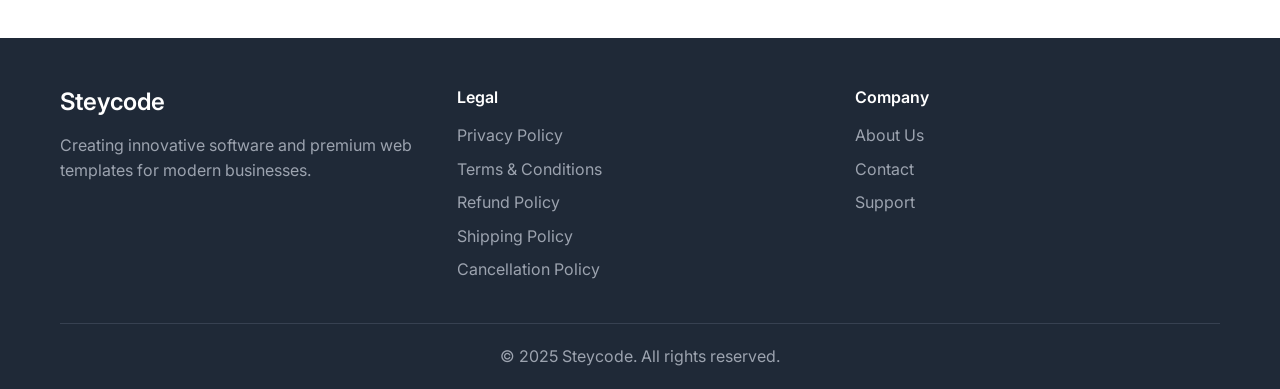
==== commit 16d38f40: "feat: add shipping and cancellation policies, update company info and footer links" ====
--- a/privacy-policy.html
+++ b/privacy-policy.html
@@ -15,14 +15,14 @@
     <nav class="navbar">
       <div class="nav-container">
         <div class="nav-logo">
-          <a href="index.html"><h2>Steycode</h2></a>
+          <a href="index.php"><h2>Steycode</h2></a>
         </div>
         <ul class="nav-menu">
-          <li><a href="index.html#home" class="nav-link">Home</a></li>
-          <li><a href="index.html#about" class="nav-link">About</a></li>
-          <!-- <li><a href="index.html#products" class="nav-link">Products</a></li> -->
-          <li><a href="index.html#templates" class="nav-link">Templates</a></li>
-          <li><a href="index.html#contact" class="nav-link">Contact</a></li>
+          <li><a href="index.php#home" class="nav-link">Home</a></li>
+          <li><a href="index.php#about" class="nav-link">About</a></li>
+          <!-- <li><a href="index.php#products" class="nav-link">Products</a></li> -->
+          <li><a href="index.php#templates" class="nav-link">Templates</a></li>
+          <li><a href="index.php#contact" class="nav-link">Contact</a></li>
         </ul>
         <div class="hamburger">
           <span></span>
@@ -36,12 +36,12 @@
     <section class="policy-page">
       <div class="container">
         <div class="breadcrumb">
-          <a href="index.html">Home</a> > <span>Privacy Policy</span>
+          <a href="index.php">Home</a> > <span>Privacy Policy</span>
         </div>
         
         <div class="policy-content">
           <h1>Privacy Policy</h1>
-          <p class="last-updated">Last updated: January 1, 2025</p>
+          <p class="last-updated">Last updated: June 25, 2025</p>
 
           <div class="policy-section">
             <h2>1. Introduction</h2>
@@ -179,13 +179,15 @@
               <li><a href="privacy-policy.html">Privacy Policy</a></li>
               <li><a href="terms-conditions.html">Terms & Conditions</a></li>
               <li><a href="refund-policy.html">Refund Policy</a></li>
+              <li><a href="shipping-policy.html">Shipping Policy</a></li>
+              <li><a href="cancellation-policy.html">Cancellation Policy</a></li>
             </ul>
           </div>
           <div class="footer-section">
             <h4>Company</h4>
             <ul>
-              <li><a href="index.html#about">About Us</a></li>
-              <li><a href="index.html#contact">Contact</a></li>
+              <li><a href="index.php#about">About Us</a></li>
+              <li><a href="index.php#contact">Contact</a></li>
               <li><a href="mailto:info@steycode.com">Support</a></li>
             </ul>
           </div>
